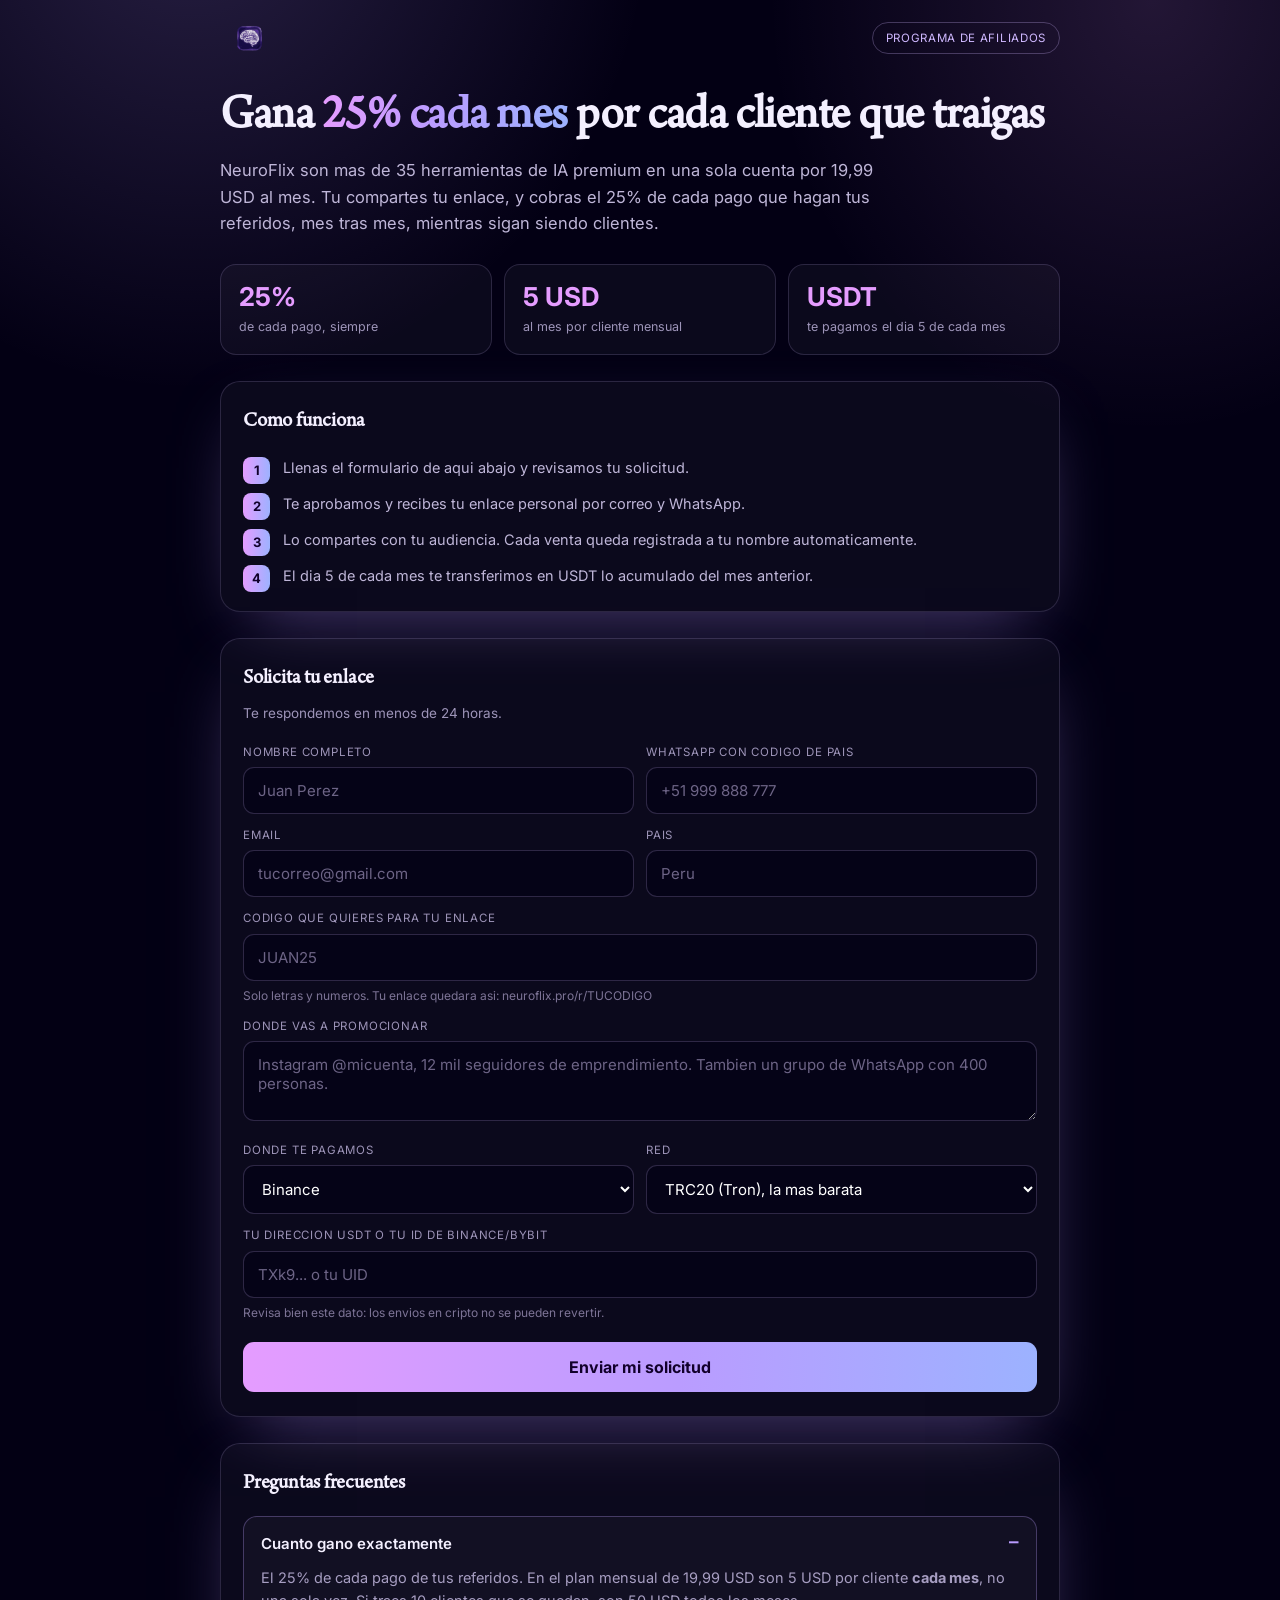
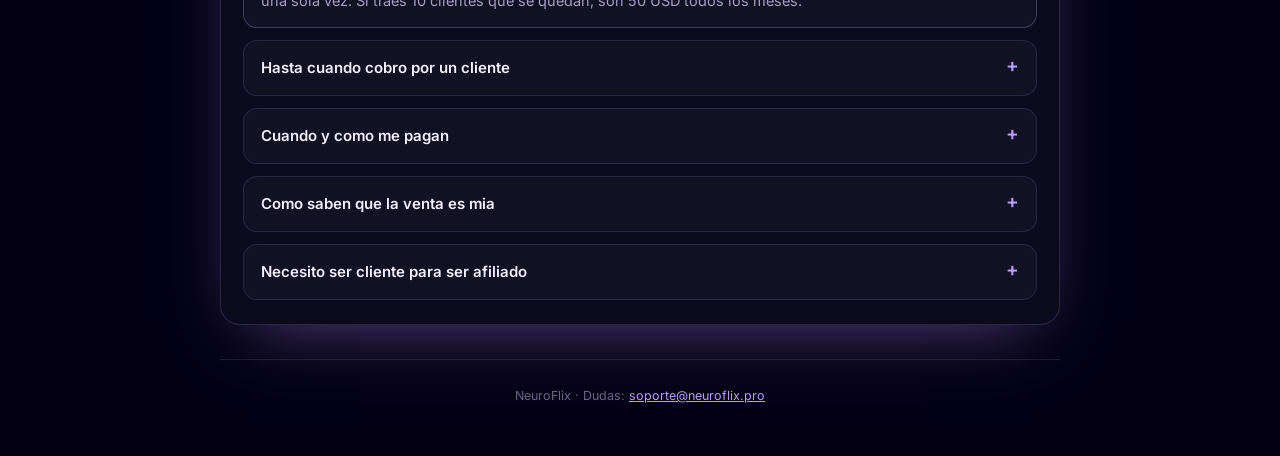
==== afiliados/index.html @ 4e664ebc "Create index.html" ====
<!DOCTYPE html>
<html lang="es">
<head>
<meta charset="UTF-8">
<meta name="viewport" content="width=device-width, initial-scale=1">
<title>Programa de afiliados NeuroFlix</title>
<meta name="description" content="Gana 25% de comision recurrente por cada cliente que traigas a NeuroFlix. Pagos en USDT cada mes.">
<link rel="icon" href="../files/logo1.png">
<link rel="preconnect" href="https://fonts.googleapis.com">
<link rel="preconnect" href="https://fonts.gstatic.com" crossorigin>
<link href="https://fonts.googleapis.com/css2?family=Inter:wght@400;500;600;700&display=swap" rel="stylesheet">
<style>
@font-face { font-family: LaObrige; src: url(../files/LaObrige.otf); }
*{box-sizing:border-box;margin:0;padding:0;-webkit-font-smoothing:antialiased}
html,body{overflow-x:hidden}
body{
  font-family:'Inter',system-ui,-apple-system,BlinkMacSystemFont,'Segoe UI',Roboto,sans-serif;
  background:#030014;color:#f4f0ff;line-height:1.6;padding-bottom:50px;
  background-image:
    radial-gradient(60% 40% at 15% -5%, rgba(186,156,255,.20), transparent 60%),
    radial-gradient(50% 35% at 90% 0%, rgba(229,156,255,.14), transparent 60%);
  background-repeat:no-repeat;
}
a{color:#ba9cff}
.wrap{max-width:880px;margin:0 auto;padding:0 20px}

header{padding:22px 0;display:flex;align-items:center;justify-content:space-between;gap:16px}
header img{height:32px;width:auto}
.pill{font-size:11.5px;letter-spacing:.06em;text-transform:uppercase;color:#cfb8ff;border:1px solid rgba(207,184,255,.28);border-radius:999px;padding:6px 13px;white-space:nowrap}

h1{font-family:LaObrige,'Inter',sans-serif;font-size:36px;line-height:1.1;letter-spacing:-.01em;margin:16px 0 12px}
h1 em{font-style:normal;background:linear-gradient(92deg,#e59cff,#ba9cff 45%,#9cb2ff);-webkit-background-clip:text;background-clip:text;color:transparent}
@media(min-width:800px){h1{font-size:48px}}
.lead{font-size:16.5px;color:#bfb6d8;max-width:40em}

.nums{display:grid;grid-template-columns:repeat(3,1fr);gap:12px;margin:28px 0 6px}
.num{background:rgba(255,255,255,.035);border:1px solid rgba(207,184,255,.16);border-radius:16px;padding:16px 18px}
.num b{display:block;font-size:26px;color:#e59cff;line-height:1.2}
.num span{font-size:12.5px;color:#9d94b8}
@media(max-width:620px){.nums{grid-template-columns:1fr}}

.card{background:rgba(255,255,255,.035);border:1px solid rgba(207,184,255,.16);border-radius:20px;padding:24px 22px;margin-top:26px;box-shadow:0 24px 70px -30px rgba(186,156,255,.5)}
h2{font-family:LaObrige,'Inter',sans-serif;font-size:21px;margin-bottom:6px;letter-spacing:-.01em}
.note{font-size:13.5px;color:#9d94b8;margin-bottom:18px}

.pasos{list-style:none;counter-reset:p;display:grid;gap:13px;margin-top:16px}
.pasos li{counter-increment:p;padding-left:40px;position:relative;font-size:14.5px;color:#bfb6d8}
.pasos li::before{content:counter(p);position:absolute;left:0;top:1px;width:27px;height:27px;border-radius:8px;display:flex;align-items:center;justify-content:center;font-weight:700;font-size:13px;color:#12002b;background:linear-gradient(92deg,#e59cff,#9cb2ff)}

.grid{display:grid;gap:12px;grid-template-columns:1fr 1fr}
@media(max-width:620px){.grid{grid-template-columns:1fr}}
.full{grid-column:1/-1}
label{display:block;font-size:11.5px;text-transform:uppercase;letter-spacing:.07em;color:#9d94b8;margin:0 0 6px}
input,select,textarea{width:100%;padding:13px 14px;border-radius:11px;font-size:15px;font-family:inherit;border:1px solid rgba(207,184,255,.2);background:rgba(3,0,20,.6);color:#fff}
input::placeholder,textarea::placeholder{color:#6d6486}
input:focus,select:focus,textarea:focus{outline:none;border-color:#ba9cff;box-shadow:0 0 0 3px rgba(186,156,255,.16)}
textarea{min-height:80px;resize:vertical}
option{background:#12082b}
button{width:100%;margin-top:20px;padding:15px;border:none;border-radius:11px;cursor:pointer;font-family:inherit;font-size:16px;font-weight:700;color:#12002b;background:linear-gradient(92deg,#e59cff,#ba9cff 55%,#9cb2ff)}
button:hover{filter:brightness(1.07)}
.hint{font-size:12px;color:#7d7496;margin-top:5px}

.faq{display:grid;gap:12px;margin-top:14px}
details{background:rgba(255,255,255,.03);border:1px solid rgba(207,184,255,.13);border-radius:14px;padding:15px 17px}
details[open]{border-color:rgba(186,156,255,.3)}
summary{cursor:pointer;font-weight:600;font-size:15px;list-style:none}
summary::-webkit-details-marker{display:none}
summary::after{content:'+';float:right;color:#ba9cff;font-size:19px;line-height:1}
details[open] summary::after{content:'\2013'}
details p{margin-top:10px;color:#a79ec2;font-size:14.5px}

footer{border-top:1px solid rgba(207,184,255,.12);margin-top:34px;padding:26px 0 0;color:#6d6486;font-size:12.5px;text-align:center}
</style>
</head>
<body>

<div class="wrap">

  <header>
    <img src="../files/logo1.png" alt="NeuroFlix">
    <span class="pill">Programa de afiliados</span>
  </header>

  <h1>Gana <em>25% cada mes</em> por cada cliente que traigas</h1>
  <p class="lead">NeuroFlix son mas de 35 herramientas de IA premium en una sola cuenta por 19,99 USD al mes. Tu compartes tu enlace, y cobras el 25% de cada pago que hagan tus referidos, mes tras mes, mientras sigan siendo clientes.</p>

  <div class="nums">
    <div class="num"><b>25%</b><span>de cada pago, siempre</span></div>
    <div class="num"><b>5 USD</b><span>al mes por cliente mensual</span></div>
    <div class="num"><b>USDT</b><span>te pagamos el dia 5 de cada mes</span></div>
  </div>

  <div class="card">
    <h2>Como funciona</h2>
    <ol class="pasos">
      <li>Llenas el formulario de aqui abajo y revisamos tu solicitud.</li>
      <li>Te aprobamos y recibes tu enlace personal por correo y WhatsApp.</li>
      <li>Lo compartes con tu audiencia. Cada venta queda registrada a tu nombre automaticamente.</li>
      <li>El dia 5 de cada mes te transferimos en USDT lo acumulado del mes anterior.</li>
    </ol>
  </div>

  <div class="card" id="registro">
    <h2>Solicita tu enlace</h2>
    <p class="note">Te respondemos en menos de 24 horas.</p>

    <form method="POST" action="https://n8n-n8n.r4ojxc.easypanel.host/webhook/afiliados">
      <div class="grid">
        <div>
          <label for="nombre">Nombre completo</label>
          <input id="nombre" name="nombre" required autocomplete="name" placeholder="Juan Perez">
        </div>
        <div>
          <label for="telefono">WhatsApp con codigo de pais</label>
          <input id="telefono" name="telefono" required autocomplete="tel" placeholder="+51 999 888 777">
        </div>
        <div>
          <label for="email">Email</label>
          <input id="email" name="email" type="email" required autocomplete="email" placeholder="tucorreo@gmail.com">
        </div>
        <div>
          <label for="pais">Pais</label>
          <input id="pais" name="pais" required placeholder="Peru">
        </div>
        <div class="full">
          <label for="codigo">Codigo que quieres para tu enlace</label>
          <input id="codigo" name="codigo" required placeholder="JUAN25">
          <p class="hint">Solo letras y numeros. Tu enlace quedara asi: neuroflix.pro/r/TUCODIGO</p>
        </div>
        <div class="full">
          <label for="audiencia">Donde vas a promocionar</label>
          <textarea id="audiencia" name="audiencia" required placeholder="Instagram @micuenta, 12 mil seguidores de emprendimiento. Tambien un grupo de WhatsApp con 400 personas."></textarea>
        </div>
        <div>
          <label for="plataforma">Donde te pagamos</label>
          <select id="plataforma" name="plataforma">
            <option value="Binance">Binance</option>
            <option value="Bybit">Bybit</option>
            <option value="OKX">OKX</option>
            <option value="Otra wallet">Otra wallet USDT</option>
          </select>
        </div>
        <div>
          <label for="red">Red</label>
          <select id="red" name="red">
            <option value="TRC20">TRC20 (Tron), la mas barata</option>
            <option value="BEP20">BEP20 (BNB Chain)</option>
            <option value="Pay ID">Binance Pay ID / UID</option>
          </select>
        </div>
        <div class="full">
          <label for="wallet">Tu direccion USDT o tu ID de Binance/Bybit</label>
          <input id="wallet" name="wallet" required placeholder="TXk9... o tu UID">
          <p class="hint">Revisa bien este dato: los envios en cripto no se pueden revertir.</p>
        </div>
      </div>
      <button type="submit">Enviar mi solicitud</button>
    </form>
  </div>

  <div class="card">
    <h2>Preguntas frecuentes</h2>
    <div class="faq">
      <details open>
        <summary>Cuanto gano exactamente</summary>
        <p>El 25% de cada pago de tus referidos. En el plan mensual de 19,99 USD son 5 USD por cliente <b>cada mes</b>, no una sola vez. Si traes 10 clientes que se quedan, son 50 USD todos los meses.</p>
      </details>
      <details>
        <summary>Hasta cuando cobro por un cliente</summary>
        <p>Mientras siga pagando. Si renueva 12 meses, cobras 12 veces por el. Si se da de baja, dejas de cobrar por el.</p>
      </details>
      <details>
        <summary>Cuando y como me pagan</summary>
        <p>El dia 5 de cada mes, en USDT, a la wallet que registres. Se paga lo acumulado del mes anterior, con un minimo de 20 USD; si no llegas, se acumula para el mes siguiente.</p>
      </details>
      <details>
        <summary>Como saben que la venta es mia</summary>
        <p>Tu enlace lleva tu codigo. Cuando alguien compra por el, la venta queda registrada a tu nombre en nuestro sistema, de forma automatica y para siempre.</p>
      </details>
      <details>
        <summary>Necesito ser cliente para ser afiliado</summary>
        <p>No, pero ayuda mucho conocer el producto. Puedes probarlo gratis 30 minutos en <a href="/prueba">neuroflix.pro/prueba</a> antes de promocionarlo.</p>
      </details>
    </div>
  </div>

  <footer>
    NeuroFlix &middot; Dudas: <a href="mailto:soporte@neuroflix.pro">soporte@neuroflix.pro</a>
  </footer>

</div>

</body>
</html>
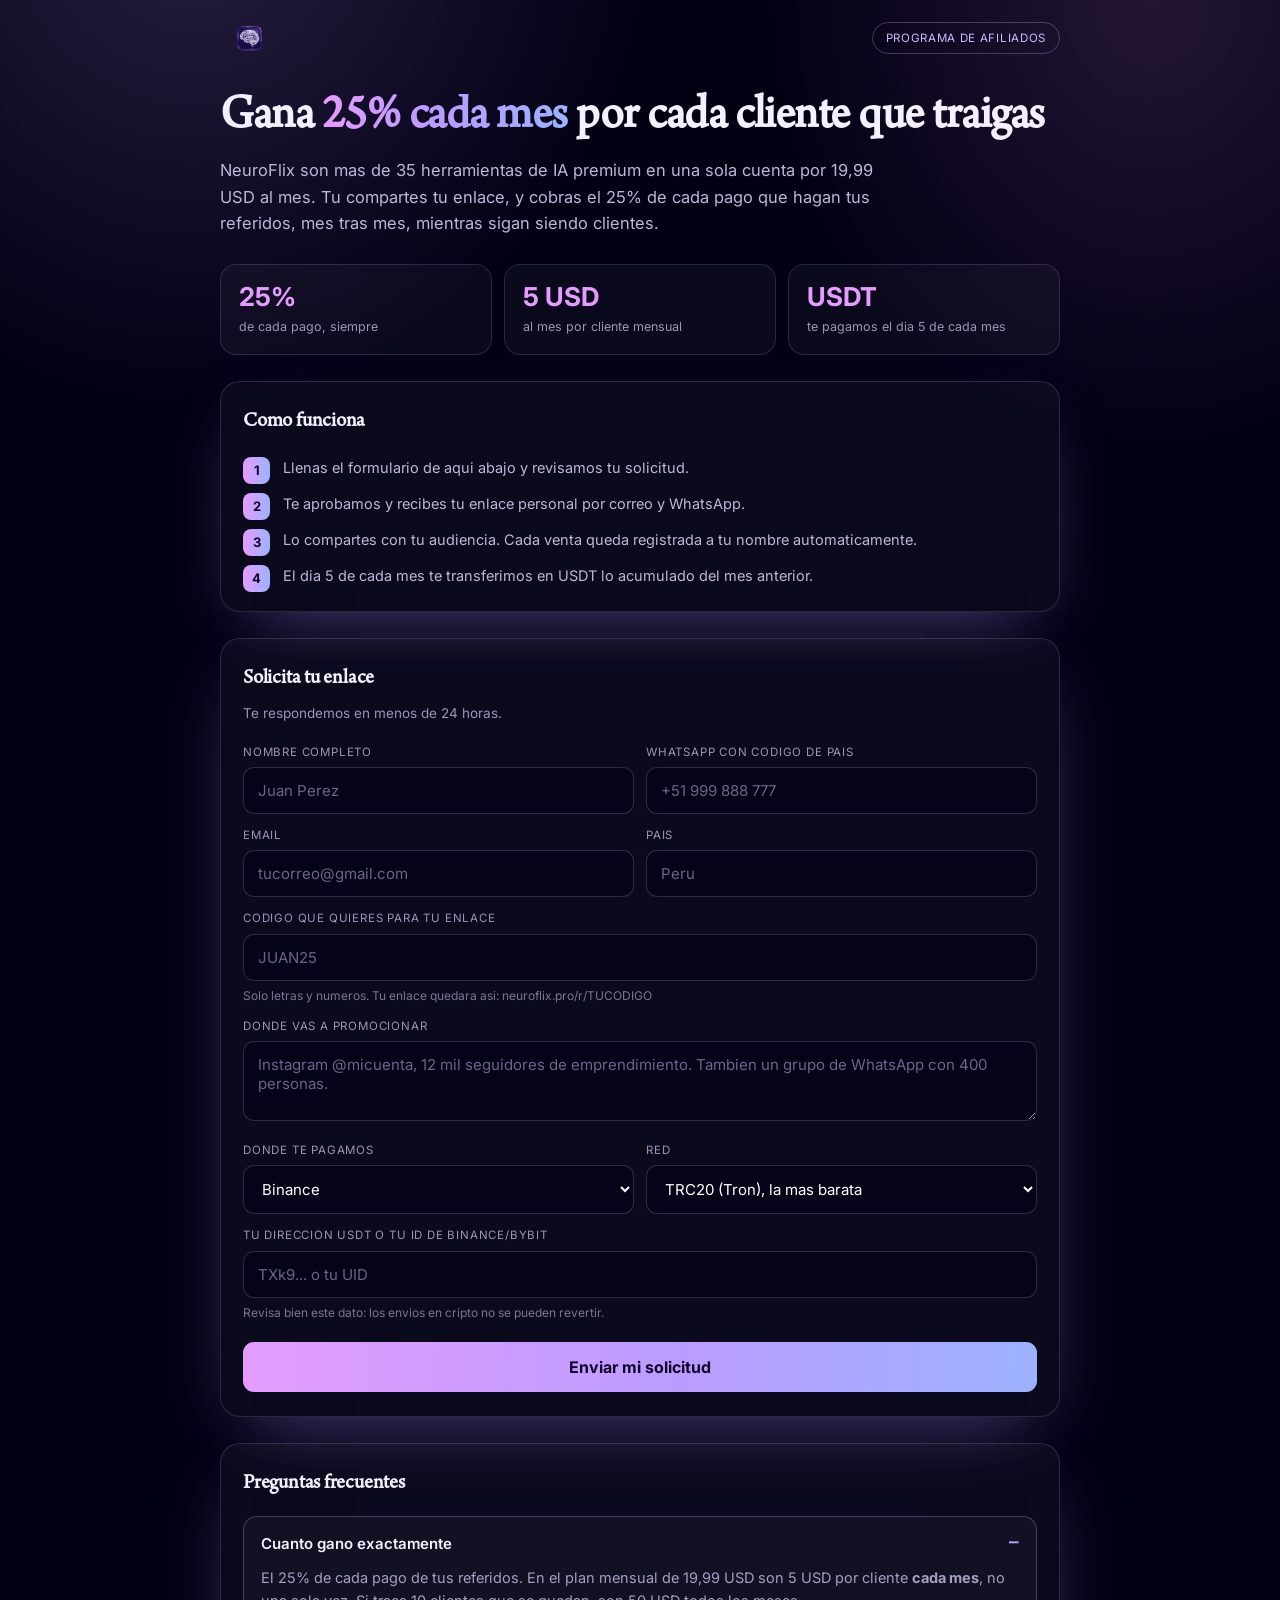
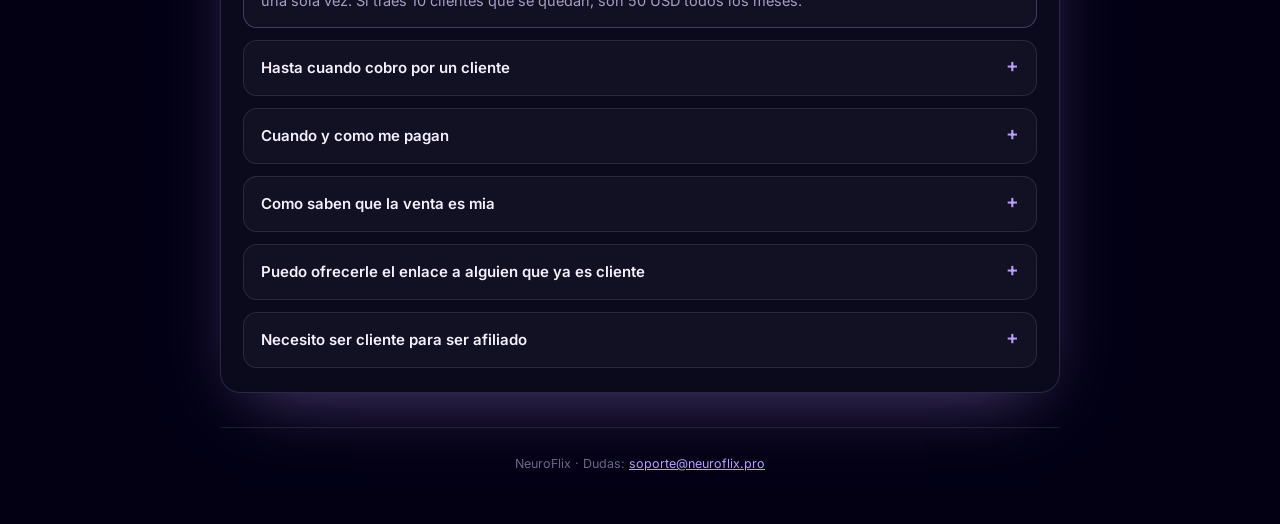
==== commit 048217be: "Update index.html" ====
--- a/afiliados/index.html
+++ b/afiliados/index.html
@@ -178,6 +178,10 @@
         <p>Tu enlace lleva tu codigo. Cuando alguien compra por el, la venta queda registrada a tu nombre en nuestro sistema, de forma automatica y para siempre.</p>
       </details>
       <details>
+        <summary>Puedo ofrecerle el enlace a alguien que ya es cliente</summary>
+        <p><b>No.</b> No se puede contactar ni ofrecer el enlace a personas que ya son clientes de NeuroFlix. Esas ventas no generan comision, y hacerlo cancela tu afiliacion de forma inmediata. Tu trabajo es traer gente nueva, no mover a la que ya esta con nosotros.</p>
+      </details>
+      <details>
         <summary>Necesito ser cliente para ser afiliado</summary>
         <p>No, pero ayuda mucho conocer el producto. Puedes probarlo gratis 30 minutos en <a href="/prueba">neuroflix.pro/prueba</a> antes de promocionarlo.</p>
       </details>
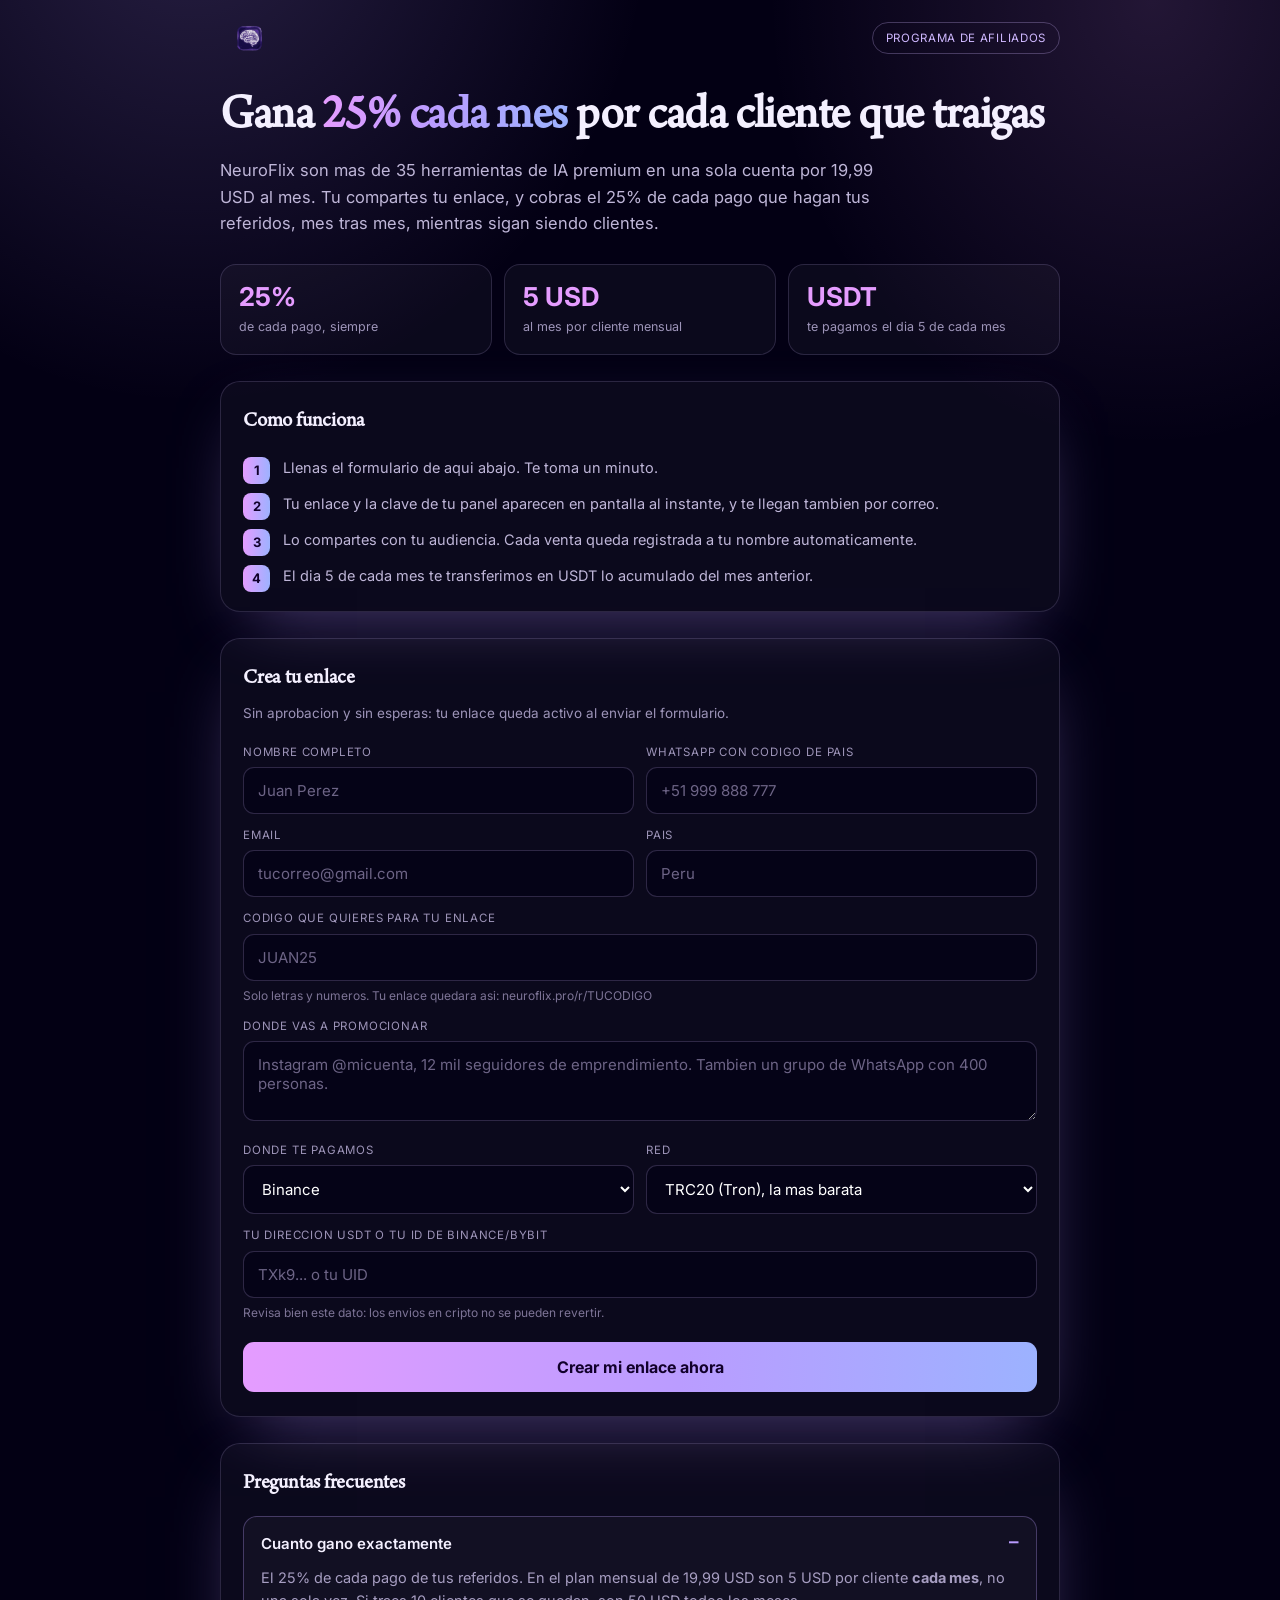
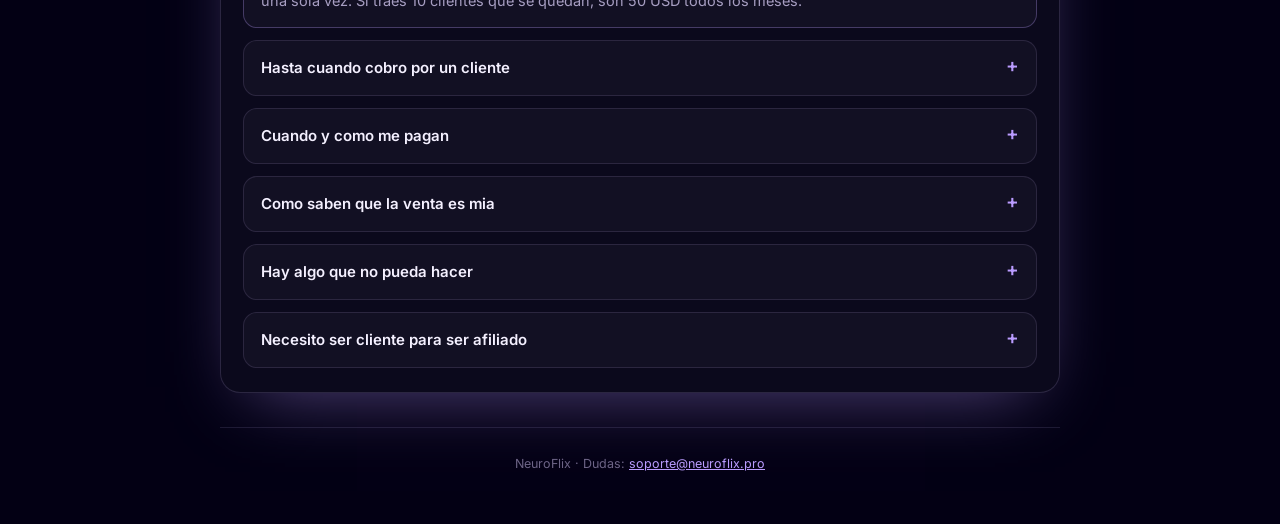
==== commit 7ff5a5b1: "Afiliados sin aprobacion: alta al instante" ====
--- a/afiliados/index.html
+++ b/afiliados/index.html
@@ -93,18 +93,18 @@
   <div class="card">
     <h2>Como funciona</h2>
     <ol class="pasos">
-      <li>Llenas el formulario de aqui abajo y revisamos tu solicitud.</li>
-      <li>Te aprobamos y recibes tu enlace personal por correo y WhatsApp.</li>
+      <li>Llenas el formulario de aqui abajo. Te toma un minuto.</li>
+      <li>Tu enlace y la clave de tu panel aparecen en pantalla al instante, y te llegan tambien por correo.</li>
       <li>Lo compartes con tu audiencia. Cada venta queda registrada a tu nombre automaticamente.</li>
       <li>El dia 5 de cada mes te transferimos en USDT lo acumulado del mes anterior.</li>
     </ol>
   </div>
 
   <div class="card" id="registro">
-    <h2>Solicita tu enlace</h2>
-    <p class="note">Te respondemos en menos de 24 horas.</p>
+    <h2>Crea tu enlace</h2>
+    <p class="note">Sin aprobacion y sin esperas: tu enlace queda activo al enviar el formulario.</p>
 
-    <form method="POST" action="https://n8n-n8n.r4ojxc.easypanel.host/webhook/afiliados">
+    <form method="POST" action="/registro">
       <div class="grid">
         <div>
           <label for="nombre">Nombre completo</label>
@@ -154,7 +154,7 @@
           <p class="hint">Revisa bien este dato: los envios en cripto no se pueden revertir.</p>
         </div>
       </div>
-      <button type="submit">Enviar mi solicitud</button>
+      <button type="submit">Crear mi enlace ahora</button>
     </form>
   </div>
 
@@ -178,8 +178,8 @@
         <p>Tu enlace lleva tu codigo. Cuando alguien compra por el, la venta queda registrada a tu nombre en nuestro sistema, de forma automatica y para siempre.</p>
       </details>
       <details>
-        <summary>Puedo ofrecerle el enlace a alguien que ya es cliente</summary>
-        <p><b>No.</b> No se puede contactar ni ofrecer el enlace a personas que ya son clientes de NeuroFlix. Esas ventas no generan comision, y hacerlo cancela tu afiliacion de forma inmediata. Tu trabajo es traer gente nueva, no mover a la que ya esta con nosotros.</p>
+        <summary>Hay algo que no pueda hacer</summary>
+        <p>Solo una cosa: no contactar a personas que ya son clientes de NeuroFlix para pasarlas por tu enlace. Tu trabajo es traer gente nueva. Si eso pasa, se cancela la afiliacion.</p>
       </details>
       <details>
         <summary>Necesito ser cliente para ser afiliado</summary>
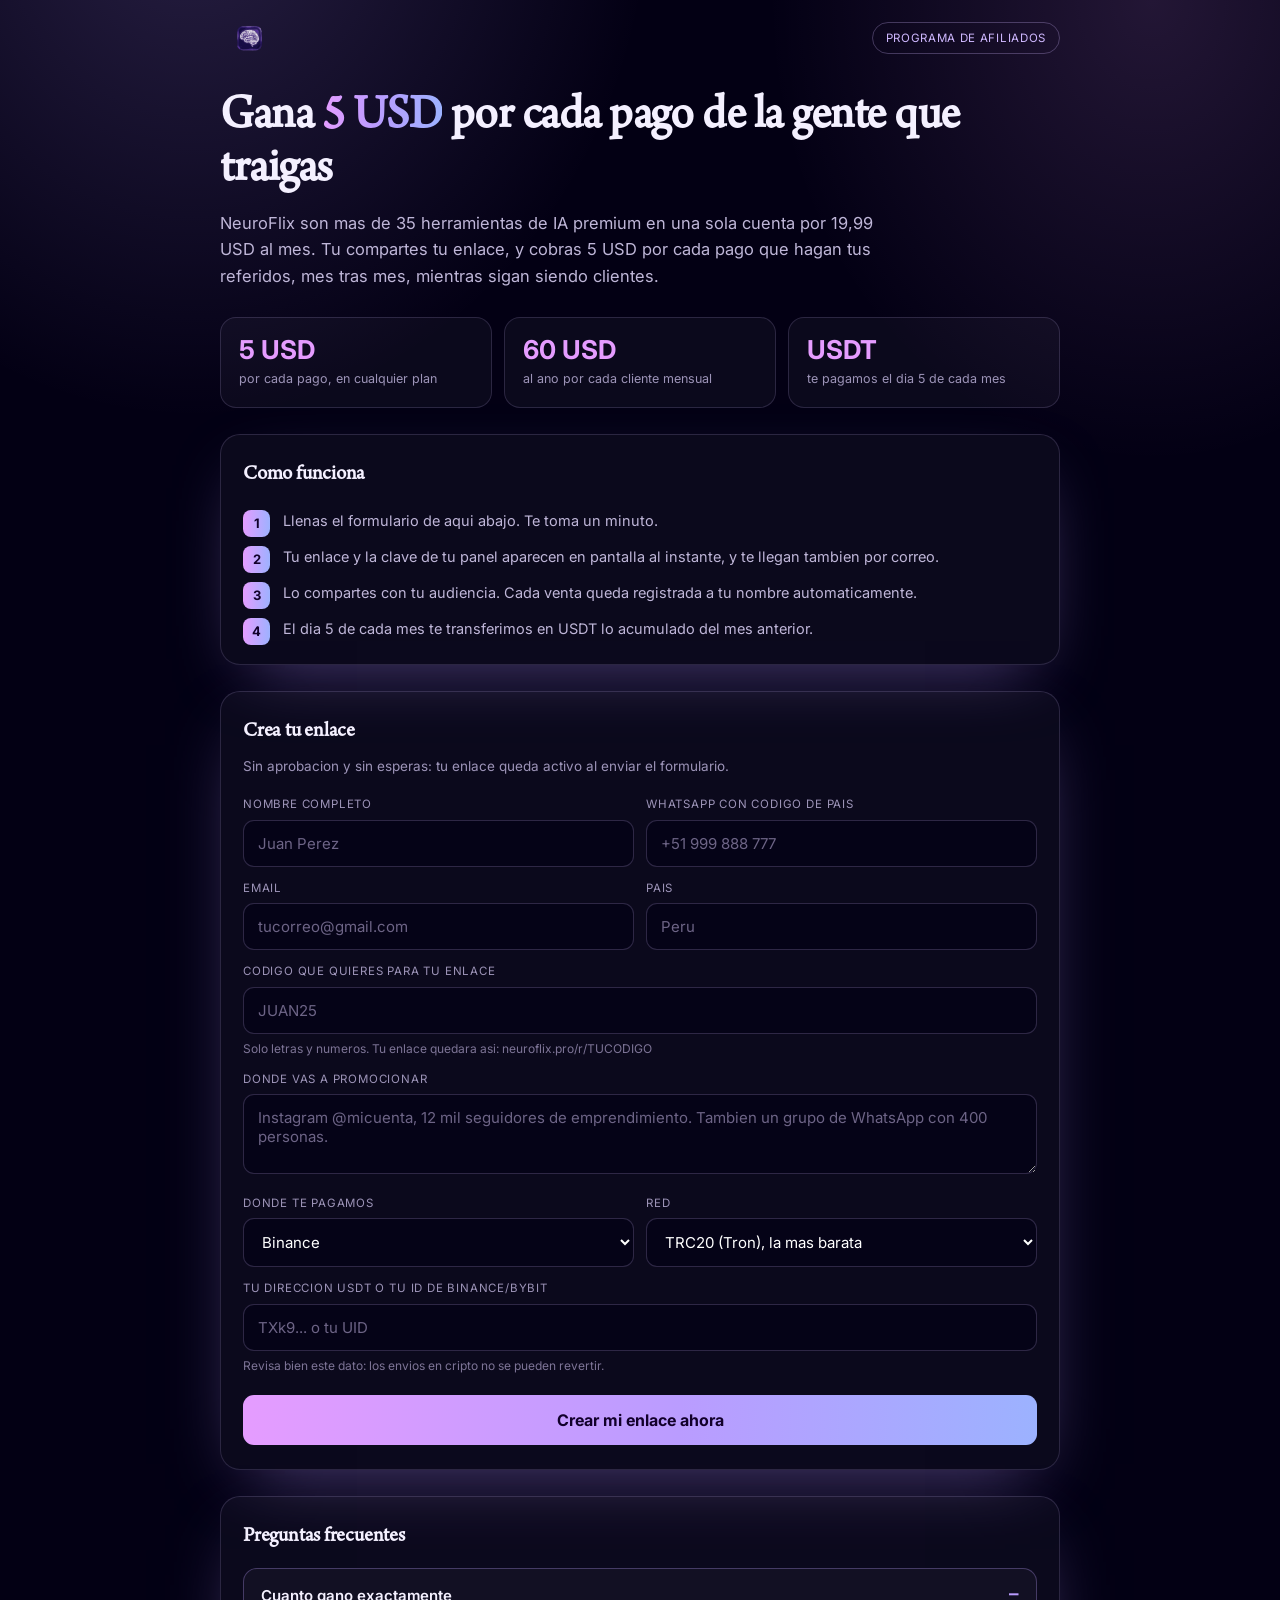
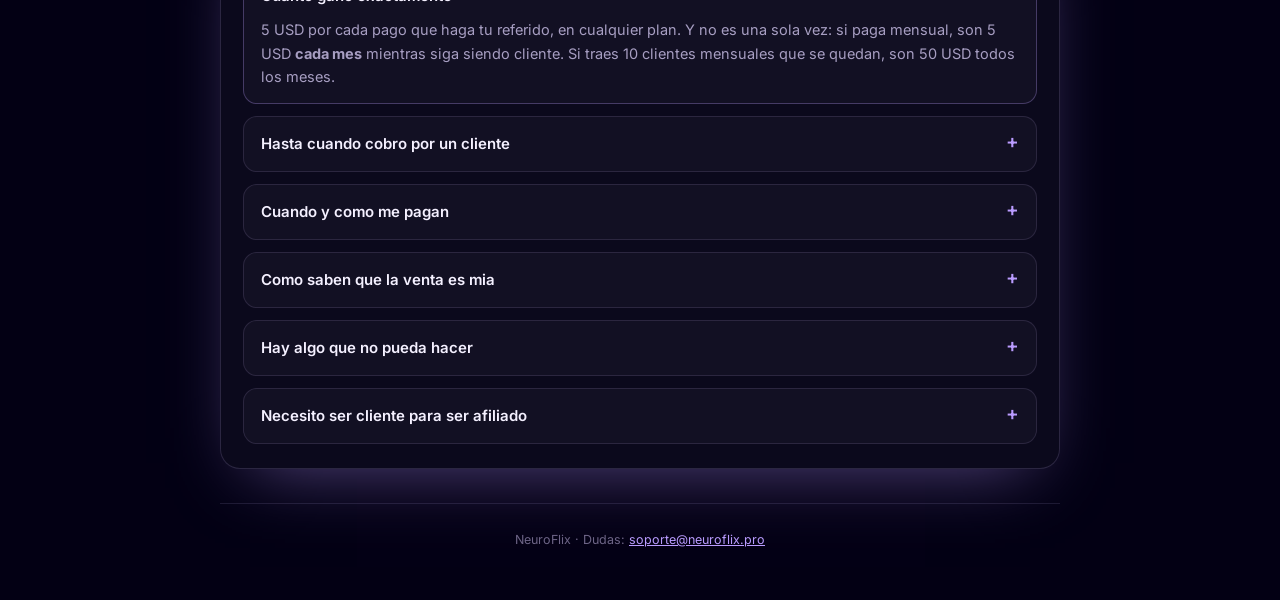
==== commit 813f4e40: "Comision fija de 5 USD en todos los planes" ====
--- a/afiliados/index.html
+++ b/afiliados/index.html
@@ -4,7 +4,7 @@
 <meta charset="UTF-8">
 <meta name="viewport" content="width=device-width, initial-scale=1">
 <title>Programa de afiliados NeuroFlix</title>
-<meta name="description" content="Gana 25% de comision recurrente por cada cliente que traigas a NeuroFlix. Pagos en USDT cada mes.">
+<meta name="description" content="Gana 5 USD por cada pago de los clientes que traigas a NeuroFlix, en cualquier plan. Pagos en USDT cada mes.">
 <link rel="icon" href="../files/logo1.png">
 <link rel="preconnect" href="https://fonts.googleapis.com">
 <link rel="preconnect" href="https://fonts.gstatic.com" crossorigin>
@@ -81,12 +81,12 @@
     <span class="pill">Programa de afiliados</span>
   </header>
 
-  <h1>Gana <em>25% cada mes</em> por cada cliente que traigas</h1>
-  <p class="lead">NeuroFlix son mas de 35 herramientas de IA premium en una sola cuenta por 19,99 USD al mes. Tu compartes tu enlace, y cobras el 25% de cada pago que hagan tus referidos, mes tras mes, mientras sigan siendo clientes.</p>
+  <h1>Gana <em>5 USD</em> por cada pago de la gente que traigas</h1>
+  <p class="lead">NeuroFlix son mas de 35 herramientas de IA premium en una sola cuenta por 19,99 USD al mes. Tu compartes tu enlace, y cobras 5 USD por cada pago que hagan tus referidos, mes tras mes, mientras sigan siendo clientes.</p>
 
   <div class="nums">
-    <div class="num"><b>25%</b><span>de cada pago, siempre</span></div>
-    <div class="num"><b>5 USD</b><span>al mes por cliente mensual</span></div>
+    <div class="num"><b>5 USD</b><span>por cada pago, en cualquier plan</span></div>
+    <div class="num"><b>60 USD</b><span>al ano por cada cliente mensual</span></div>
     <div class="num"><b>USDT</b><span>te pagamos el dia 5 de cada mes</span></div>
   </div>
 
@@ -163,7 +163,7 @@
     <div class="faq">
       <details open>
         <summary>Cuanto gano exactamente</summary>
-        <p>El 25% de cada pago de tus referidos. En el plan mensual de 19,99 USD son 5 USD por cliente <b>cada mes</b>, no una sola vez. Si traes 10 clientes que se quedan, son 50 USD todos los meses.</p>
+        <p>5 USD por cada pago que haga tu referido, en cualquier plan. Y no es una sola vez: si paga mensual, son 5 USD <b>cada mes</b> mientras siga siendo cliente. Si traes 10 clientes mensuales que se quedan, son 50 USD todos los meses.</p>
       </details>
       <details>
         <summary>Hasta cuando cobro por un cliente</summary>
@@ -179,7 +179,7 @@
       </details>
       <details>
         <summary>Hay algo que no pueda hacer</summary>
-        <p>Solo una cosa: no contactar a personas que ya son clientes de NeuroFlix para pasarlas por tu enlace. Tu trabajo es traer gente nueva. Si eso pasa, se cancela la afiliacion.</p>
+        <p>Dos cosas, las mismas que piden Amazon y HubSpot en sus programas. <b>No compres con tu propio enlace</b>: las comisiones sobre tus propias compras no se pagan, y el sistema las detecta solo. Y <b>no contactes a quien ya es cliente de NeuroFlix</b>; tu trabajo es traer gente nueva. Si se repite, se cancela la afiliacion y se pierden las comisiones pendientes.</p>
       </details>
       <details>
         <summary>Necesito ser cliente para ser afiliado</summary>
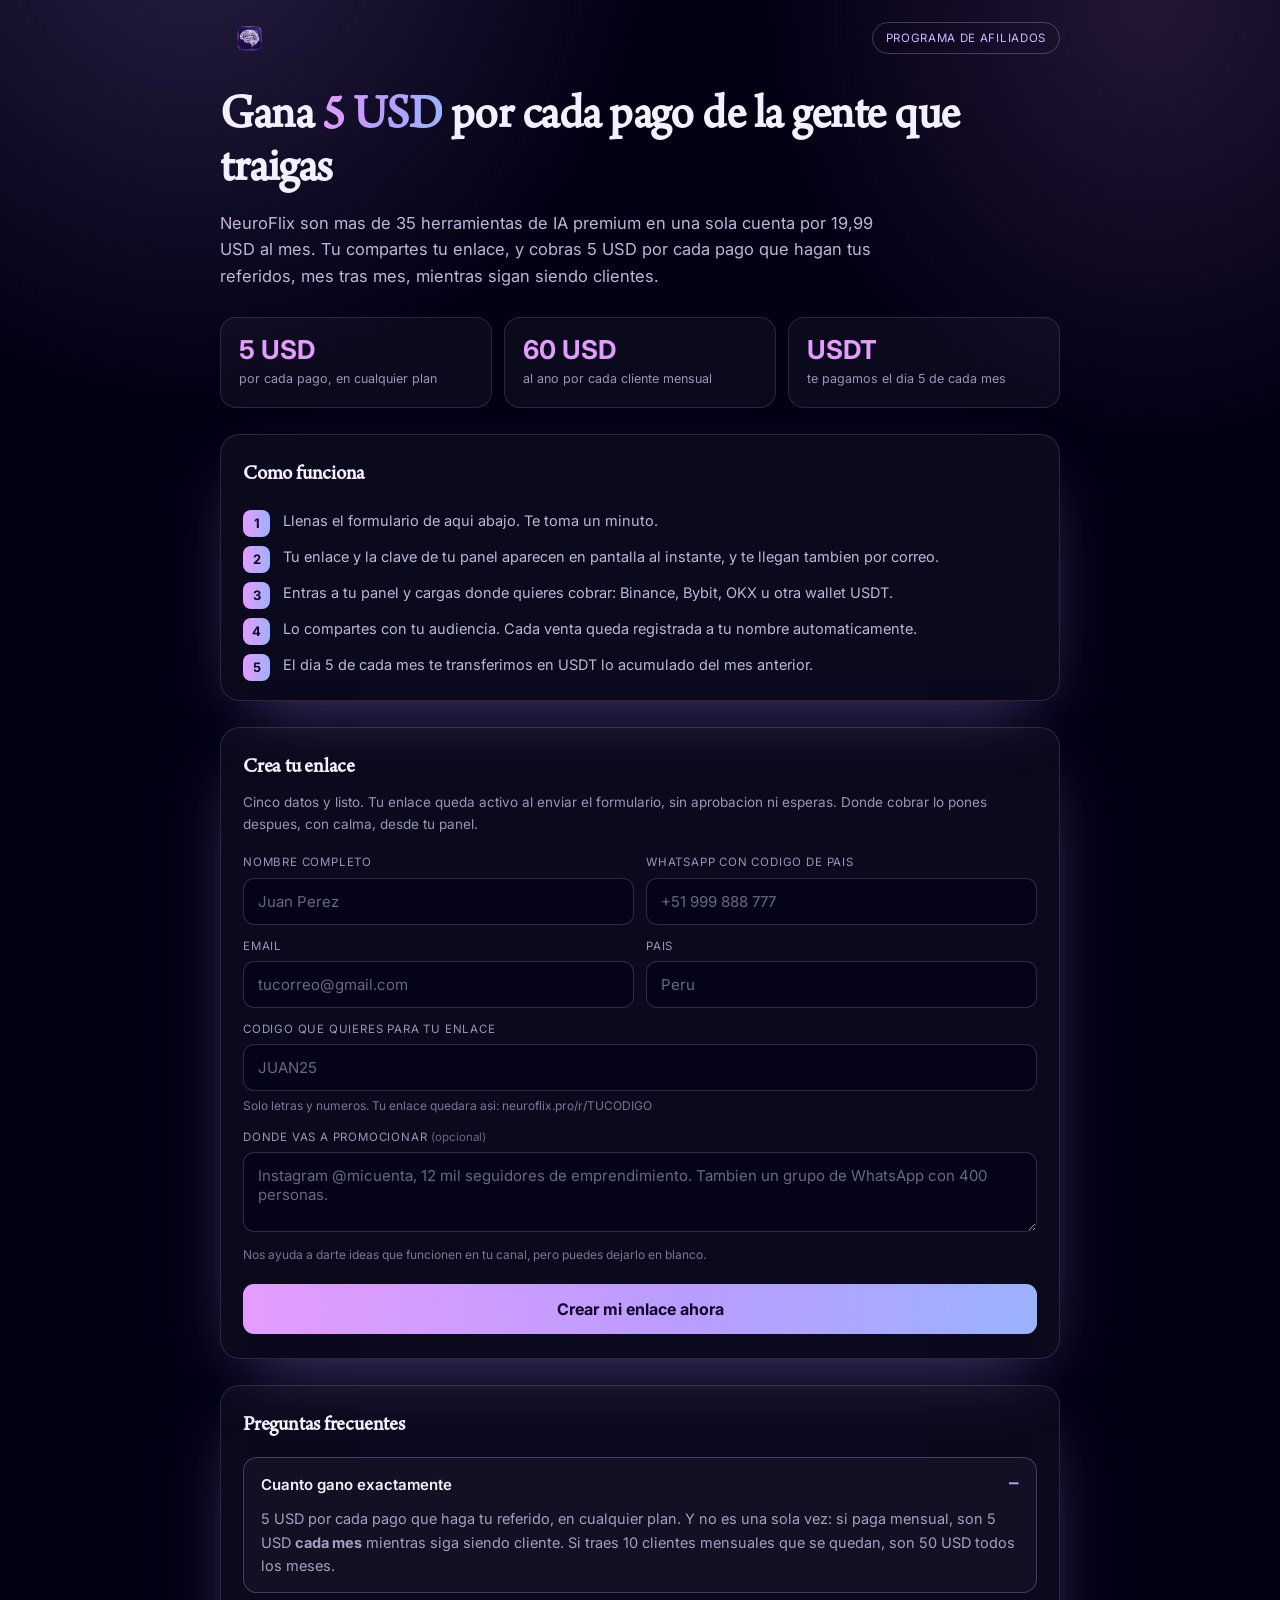
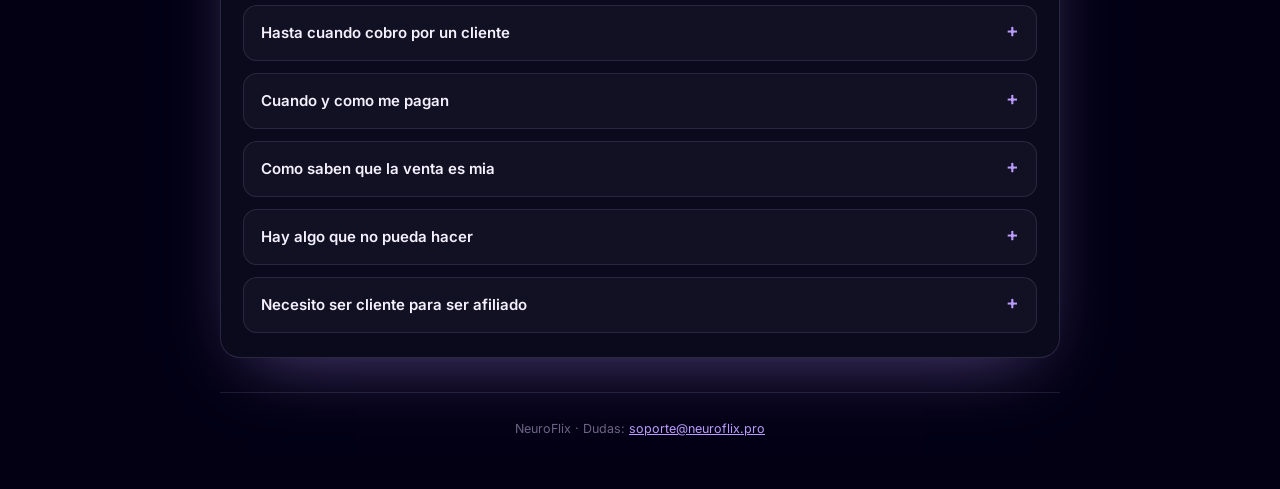
==== commit cf6e8007: "Registro mas simple: los datos de cobro pasan al panel Updated the instructions and notes in the aff" ====
--- a/afiliados/index.html
+++ b/afiliados/index.html
@@ -95,6 +95,7 @@
     <ol class="pasos">
       <li>Llenas el formulario de aqui abajo. Te toma un minuto.</li>
       <li>Tu enlace y la clave de tu panel aparecen en pantalla al instante, y te llegan tambien por correo.</li>
+      <li>Entras a tu panel y cargas donde quieres cobrar: Binance, Bybit, OKX u otra wallet USDT.</li>
       <li>Lo compartes con tu audiencia. Cada venta queda registrada a tu nombre automaticamente.</li>
       <li>El dia 5 de cada mes te transferimos en USDT lo acumulado del mes anterior.</li>
     </ol>
@@ -102,7 +103,7 @@
 
   <div class="card" id="registro">
     <h2>Crea tu enlace</h2>
-    <p class="note">Sin aprobacion y sin esperas: tu enlace queda activo al enviar el formulario.</p>
+    <p class="note">Cinco datos y listo. Tu enlace queda activo al enviar el formulario, sin aprobacion ni esperas. Donde cobrar lo pones despues, con calma, desde tu panel.</p>
 
     <form method="POST" action="/registro">
       <div class="grid">
@@ -128,30 +129,9 @@
           <p class="hint">Solo letras y numeros. Tu enlace quedara asi: neuroflix.pro/r/TUCODIGO</p>
         </div>
         <div class="full">
-          <label for="audiencia">Donde vas a promocionar</label>
-          <textarea id="audiencia" name="audiencia" required placeholder="Instagram @micuenta, 12 mil seguidores de emprendimiento. Tambien un grupo de WhatsApp con 400 personas."></textarea>
-        </div>
-        <div>
-          <label for="plataforma">Donde te pagamos</label>
-          <select id="plataforma" name="plataforma">
-            <option value="Binance">Binance</option>
-            <option value="Bybit">Bybit</option>
-            <option value="OKX">OKX</option>
-            <option value="Otra wallet">Otra wallet USDT</option>
-          </select>
-        </div>
-        <div>
-          <label for="red">Red</label>
-          <select id="red" name="red">
-            <option value="TRC20">TRC20 (Tron), la mas barata</option>
-            <option value="BEP20">BEP20 (BNB Chain)</option>
-            <option value="Pay ID">Binance Pay ID / UID</option>
-          </select>
-        </div>
-        <div class="full">
-          <label for="wallet">Tu direccion USDT o tu ID de Binance/Bybit</label>
-          <input id="wallet" name="wallet" required placeholder="TXk9... o tu UID">
-          <p class="hint">Revisa bien este dato: los envios en cripto no se pueden revertir.</p>
+          <label for="audiencia">Donde vas a promocionar <span style="text-transform:none;letter-spacing:0;color:#6d6486">(opcional)</span></label>
+          <textarea id="audiencia" name="audiencia" placeholder="Instagram @micuenta, 12 mil seguidores de emprendimiento. Tambien un grupo de WhatsApp con 400 personas."></textarea>
+          <p class="hint">Nos ayuda a darte ideas que funcionen en tu canal, pero puedes dejarlo en blanco.</p>
         </div>
       </div>
       <button type="submit">Crear mi enlace ahora</button>
@@ -171,7 +151,7 @@
       </details>
       <details>
         <summary>Cuando y como me pagan</summary>
-        <p>El dia 5 de cada mes, en USDT, a la wallet que registres. Se paga lo acumulado del mes anterior, con un minimo de 20 USD; si no llegas, se acumula para el mes siguiente.</p>
+        <p>El dia 5 de cada mes, en USDT. Tu wallet la cargas cuando quieras desde tu panel de afiliado, no hace falta tenerla a mano ahora. Se paga lo acumulado del mes anterior, con un minimo de 20 USD; si no llegas, se acumula para el mes siguiente.</p>
       </details>
       <details>
         <summary>Como saben que la venta es mia</summary>
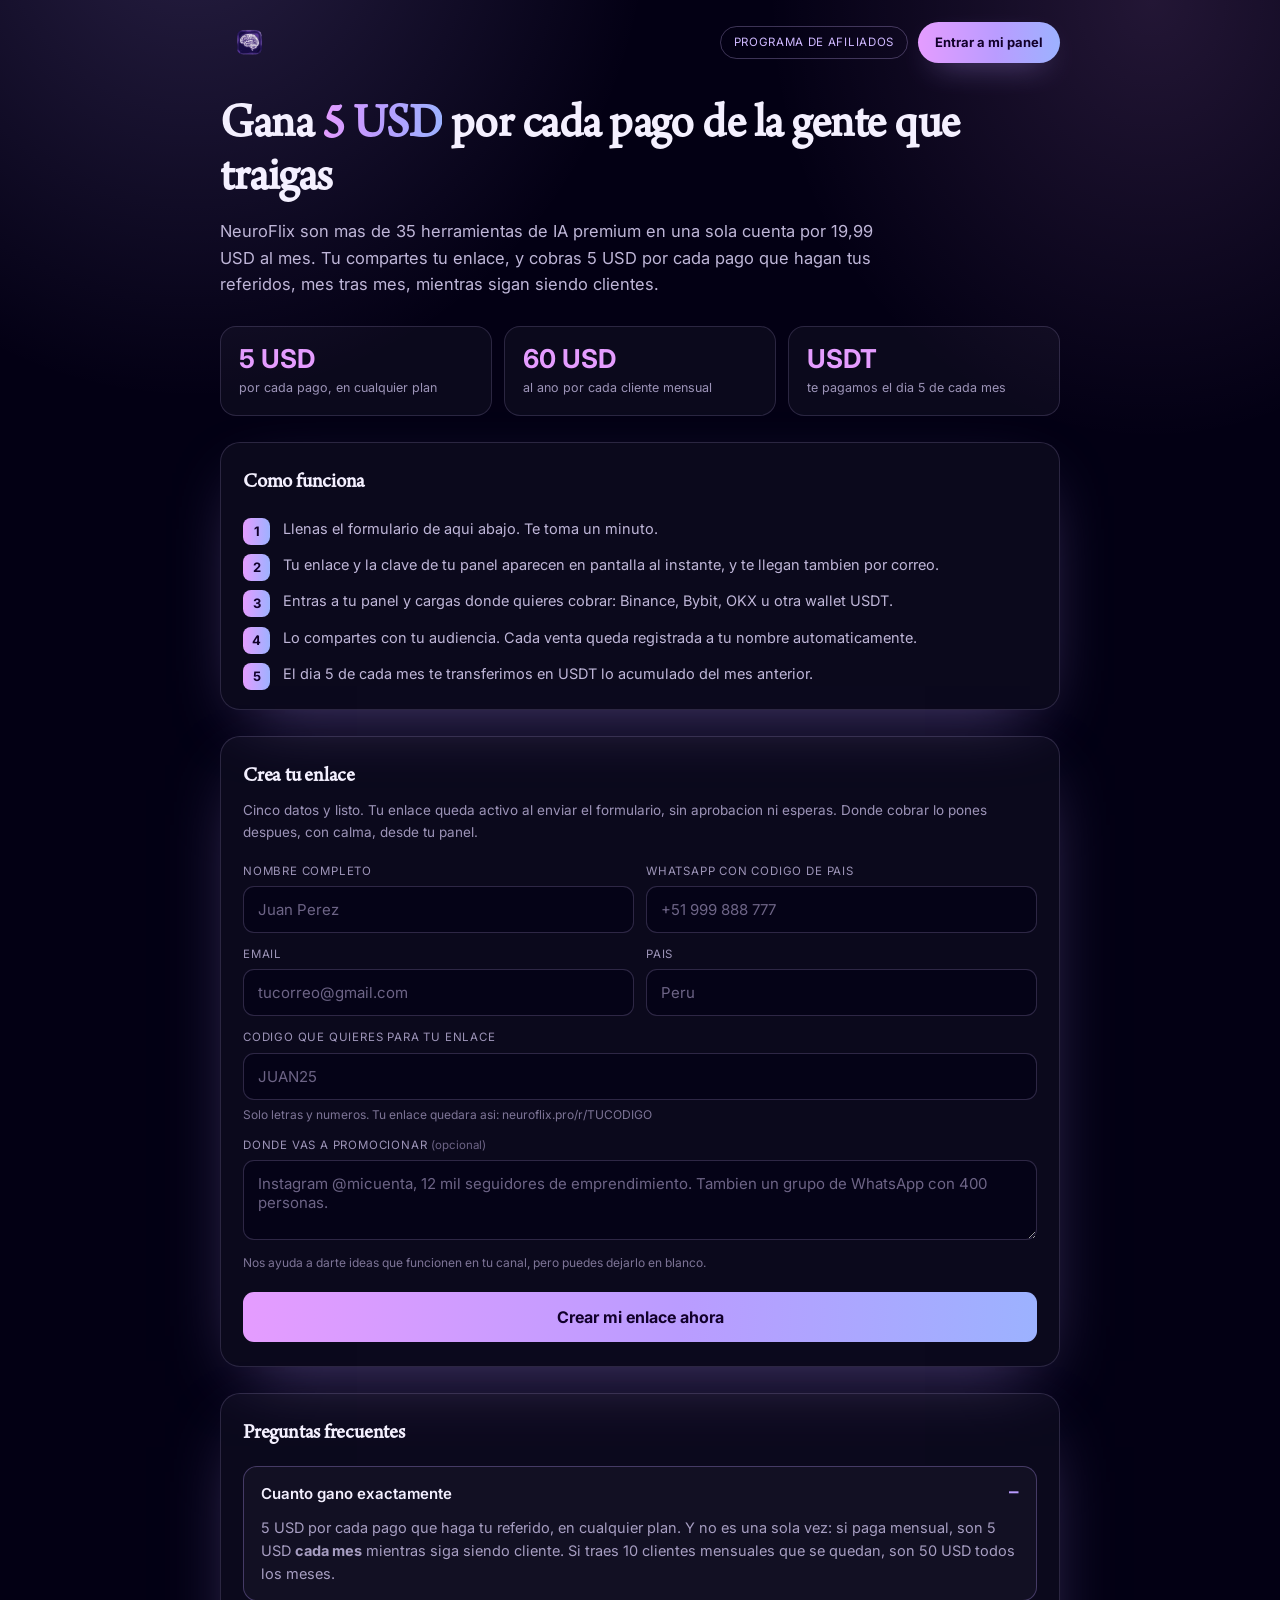
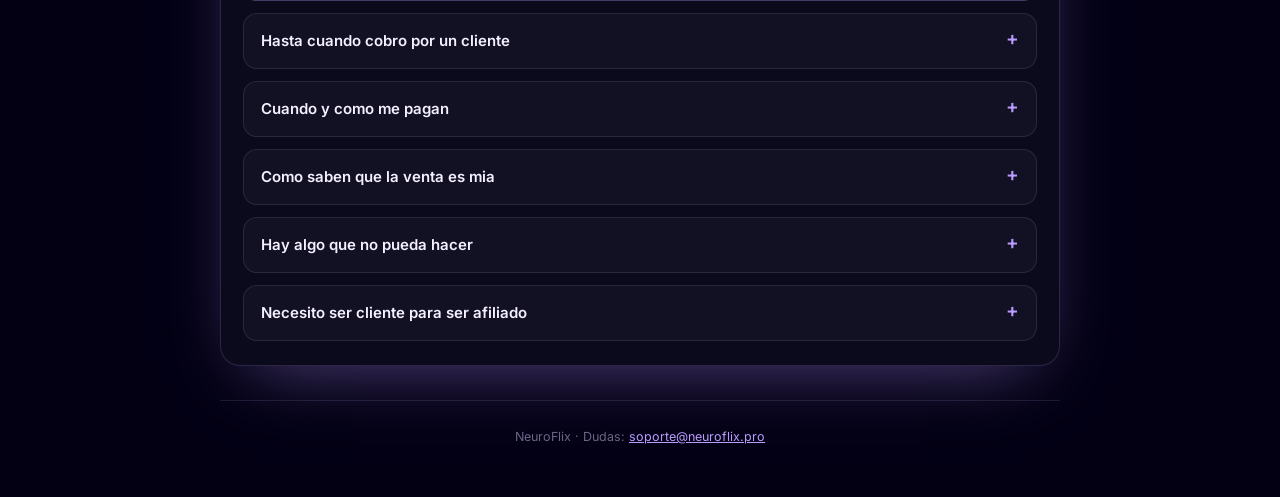
==== commit b6d20dba: "Agregar boton de acceso al panel de afiliados" ====
--- a/afiliados/index.html
+++ b/afiliados/index.html
@@ -27,6 +27,10 @@
 header{padding:22px 0;display:flex;align-items:center;justify-content:space-between;gap:16px}
 header img{height:32px;width:auto}
 .pill{font-size:11.5px;letter-spacing:.06em;text-transform:uppercase;color:#cfb8ff;border:1px solid rgba(207,184,255,.28);border-radius:999px;padding:6px 13px;white-space:nowrap}
+.hnav{display:flex;align-items:center;gap:10px;flex-wrap:wrap;justify-content:flex-end}
+.entrar{display:inline-flex;align-items:center;font-size:13px;font-weight:700;color:#12002b;text-decoration:none;background:linear-gradient(92deg,#e59cff,#ba9cff 55%,#9cb2ff);border-radius:999px;padding:10px 17px;white-space:nowrap;box-shadow:0 12px 32px -16px rgba(186,156,255,.95)}
+.entrar:hover{filter:brightness(1.07)}
+@media(max-width:560px){.pill{display:none}}
 
 h1{font-family:LaObrige,'Inter',sans-serif;font-size:36px;line-height:1.1;letter-spacing:-.01em;margin:16px 0 12px}
 h1 em{font-style:normal;background:linear-gradient(92deg,#e59cff,#ba9cff 45%,#9cb2ff);-webkit-background-clip:text;background-clip:text;color:transparent}
@@ -78,7 +82,10 @@
 
   <header>
     <img src="../files/logo1.png" alt="NeuroFlix">
-    <span class="pill">Programa de afiliados</span>
+    <div class="hnav">
+      <span class="pill">Programa de afiliados</span>
+      <a class="entrar" href="https://panel.neuroflix.pro/entrar">Entrar a mi panel</a>
+    </div>
   </header>
 
   <h1>Gana <em>5 USD</em> por cada pago de la gente que traigas</h1>
